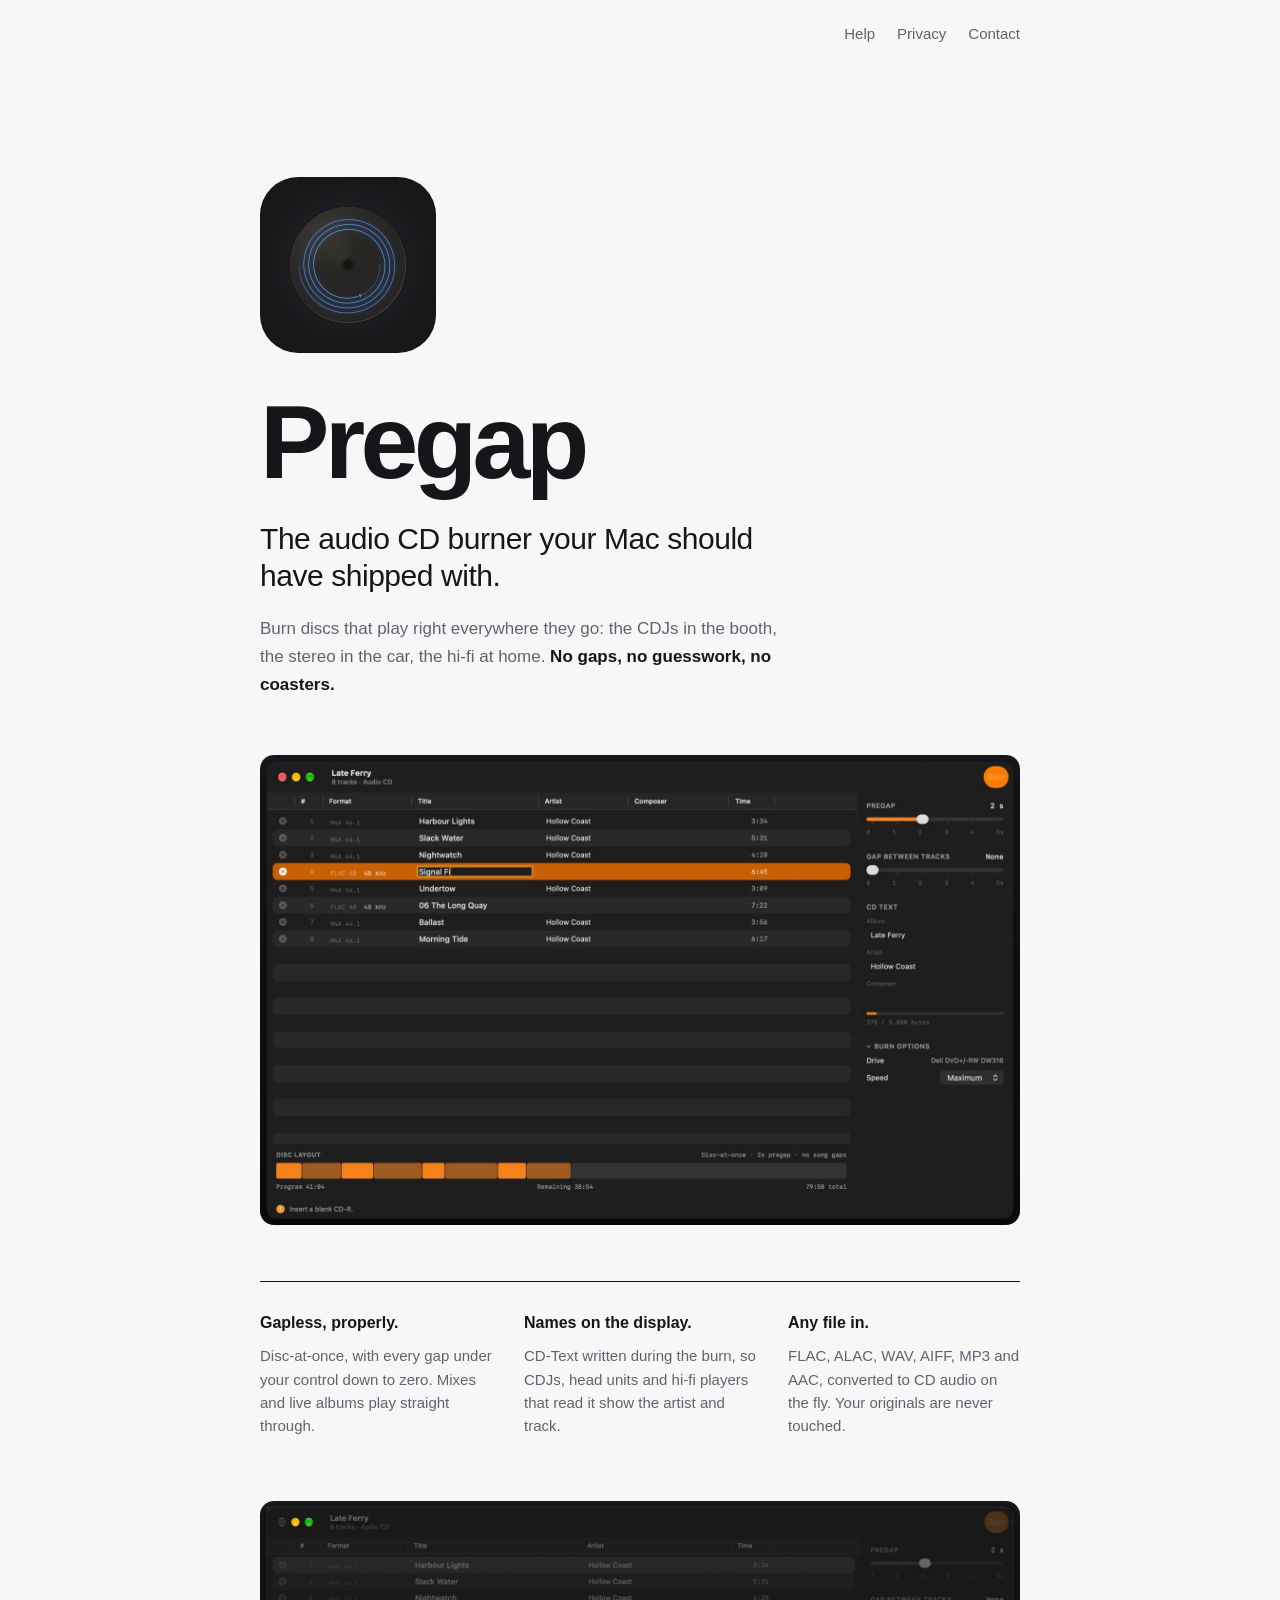
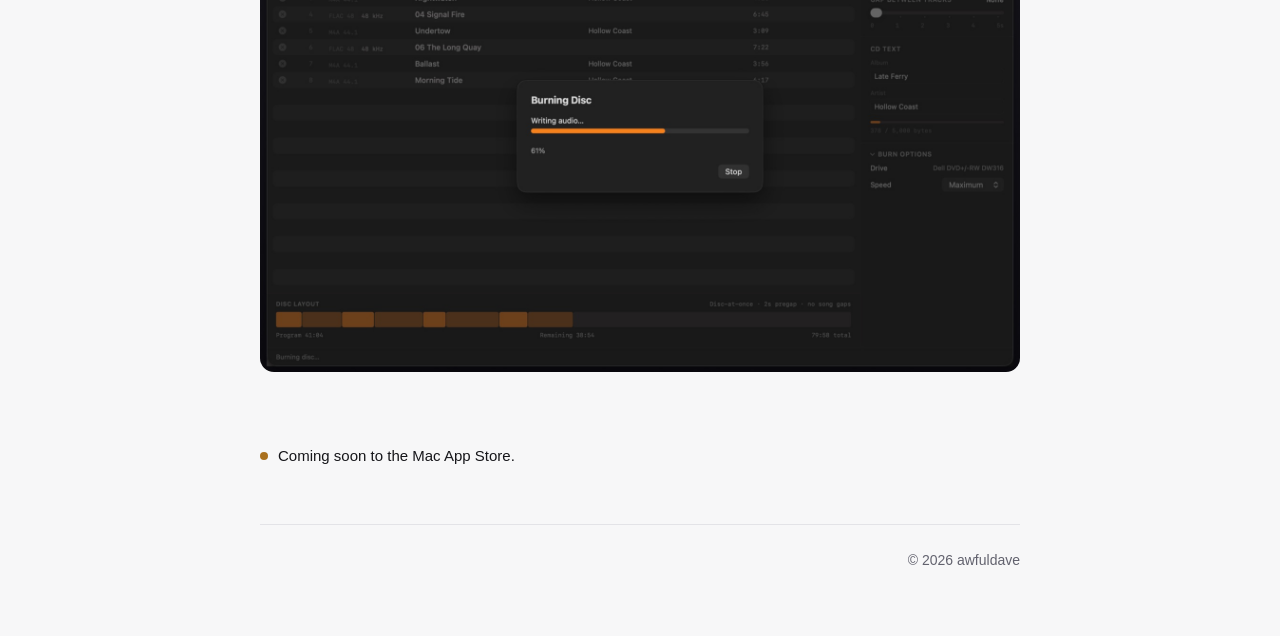
==== index.html @ 4a3440cf "Publish site from pregap bc6bcb2" ====
<!DOCTYPE html>
<html lang="en">
<head>
<meta charset="utf-8">
<meta name="viewport" content="width=device-width, initial-scale=1">
<title>Pregap</title>
<meta name="description" content="Pregap: the audio CD burner your Mac should have shipped with. Gapless disc-at-once burns and CD-Text for CDJs, car stereos and hi-fi.">
<link rel="canonical" href="https://pregap.app/">
<meta property="og:type" content="website">
<meta property="og:site_name" content="Pregap">
<meta property="og:url" content="https://pregap.app/">
<meta property="og:title" content="Pregap">
<meta property="og:description" content="The audio CD burner your Mac should have shipped with. Gapless disc-at-once burns and CD-Text for CDJs, car stereos and hi-fi.">
<meta property="og:image" content="https://pregap.app/img/rename.jpg">
<meta property="og:image:width" content="1600">
<meta property="og:image:height" content="990">
<meta name="twitter:card" content="summary_large_image">
<link rel="icon" href="favicon.png">
<link rel="apple-touch-icon" href="apple-touch-icon.png">
<link rel="stylesheet" href="style.css?v=51d2f972">
</head>
<body class="home">
<nav class="nav">
    <a class="brand" href="/" aria-current="page">Pregap</a>
    <div>
        <a href="help.html">Help</a>
        <a href="privacy.html">Privacy</a>
        <a href="mailto:support@pregap.app">Contact</a>
    </div>
</nav>
<main class="wrap">

<section class="hero">
    <img src="img/icon-352.png" alt="" width="176" height="176">
    <h1>Pregap</h1>
    <p class="lede">The audio CD burner your Mac should have shipped with.</p>
    <p class="where">Burn discs that play right everywhere they go: the CDJs in the
    booth, the stereo in the car, the hi-fi at home. <strong>No gaps, no guesswork,
    no coasters.</strong></p>
</section>

<figure class="shot">
    <img src="img/rename.jpg" width="1600" height="990"
         alt="Pregap's window with an eight-track album. Track 4's title is being renamed in place, from “04 Signal Fire” to “Signal Fire”; alongside are the pregap and gap controls, CD-Text, and the disc layout bar.">
</figure>

<section class="points">
    <div>
        <h2>Gapless, properly.</h2>
        <p>Disc-at-once, with every gap under your control down to zero. Mixes and
        live albums play straight through.</p>
    </div>
    <div>
        <h2>Names on the display.</h2>
        <p>CD-Text written during the burn, so CDJs, head units and hi-fi players that
        read it show the artist and track.</p>
    </div>
    <div>
        <h2>Any file in.</h2>
        <p>FLAC, ALAC, WAV, AIFF, MP3 and AAC, converted to CD audio on the fly. Your
        originals are never touched.</p>
    </div>
</section>

<figure class="shot">
    <img src="img/burning.jpg" width="1600" height="990" loading="lazy"
         alt="Pregap burning the album: a progress sheet reading Writing audio, 61%.">
</figure>

<p class="soon">Coming soon to the Mac App Store.</p>

<footer>
    <span>© 2026 awfuldave</span>
</footer>

</main>
</body>
</html>
---- style.css ----
/* Pregap site: dark, neutral, one accent (burn amber), per BRANDING.md. */
:root {
    --bg: #101013;
    --panel: #17171c;
    --line: #26262e;
    --text: #e8e8ec;
    --muted: #9a9aa6;
    --accent: #e0a24a;
    --radius: 12px;
}
@media (prefers-color-scheme: light) {
    :root {
        --bg: #f7f7f8; --panel: #fff; --line: #e3e3e7;
        --text: #16161a; --muted: #62626e; --accent: #a9701d;
    }
}
* { box-sizing: border-box; }
body {
    margin: 0;
    padding: 0 16px 96px;
    background: var(--bg);
    color: var(--text);
    font: 16px/1.65 -apple-system, BlinkMacSystemFont, "SF Pro Text", "Helvetica Neue", Arial, sans-serif;
    -webkit-font-smoothing: antialiased;
}
.wrap { max-width: 680px; margin: 0 auto; }
header { padding: 48px 0 40px; border-bottom: 1px solid var(--line); margin-bottom: 40px; }
header img { width: 140px; height: 140px; display: block; margin-bottom: 24px; border-radius: 30px; }
h1 { font-size: 34px; line-height: 1.15; letter-spacing: -0.02em; margin: 0 0 8px; }
h2 { font-size: 20px; letter-spacing: -0.01em; margin: 40px 0 12px; }
h3 { font-size: 16px; margin: 28px 0 6px; }
.tagline { color: var(--muted); font-size: 18px; margin: 0; }
a { color: var(--accent); text-underline-offset: 3px; }
ul { padding-left: 20px; }
li { margin: 6px 0; }
.card {
    background: var(--panel);
    border: 1px solid var(--line);
    border-radius: var(--radius);
    padding: 20px 24px;
    margin: 24px 0;
}
.card p:first-child { margin-top: 0; }
.card p:last-child { margin-bottom: 0; }
.meta { color: var(--muted); font-size: 14px; }
code { font-family: ui-monospace, "SF Mono", Menlo, monospace; font-size: 0.92em; }
footer {
    margin-top: 56px; padding-top: 24px;
    border-top: 1px solid var(--line);
    color: var(--muted); font-size: 14px;
}
footer a { margin-right: 18px; }

/* Menu: one line, on every page. */
.nav {
    max-width: 680px; margin: 0 auto; padding: 22px 0;
    display: flex; align-items: center; justify-content: space-between;
    font-size: 15px; border-bottom: 1px solid var(--line);
}
.nav a { color: var(--muted); text-decoration: none; }
.nav a:hover, .nav a[aria-current="page"] { color: var(--text); }
.nav .brand { color: var(--text); font-weight: 600; letter-spacing: -0.01em; }
.nav div { display: flex; gap: 22px; }
.home .nav { max-width: 760px; border-bottom: 0; }
.home .nav .brand { visibility: hidden; }   /* the page is the wordmark */

/* Home, stark: the name, one line, three points. */
body.home { padding-bottom: 64px; }
.home .wrap { max-width: 760px; }
.hero { padding: 12vh 0 56px; }
.hero img { width: 176px; height: 176px; border-radius: 38px; display: block; margin-bottom: 40px; }
.hero h1 { font-size: clamp(56px, 12vw, 104px); letter-spacing: -0.045em; line-height: 0.95; margin: 0 0 28px; }
.lede { font-size: clamp(22px, 3.4vw, 30px); line-height: 1.25; letter-spacing: -0.015em; margin: 0 0 20px; max-width: 18em; }
.where { color: var(--muted); font-size: 17px; margin: 0; max-width: 32em; }
.where strong { color: var(--text); font-weight: 600; }
.points { border-top: 1px solid var(--text); display: grid; grid-template-columns: repeat(3, 1fr); gap: 32px; padding-top: 28px; }
.points h2 { font-size: 16px; margin: 0 0 8px; letter-spacing: 0; }
.points p { color: var(--muted); font-size: 15px; line-height: 1.55; margin: 0; }
.shot { margin: 0 0 56px; }
.points + .shot { margin: 64px 0 0; }
.shot img { display: block; width: 100%; height: auto; border-radius: 14px; background: #111114; }
.soon { margin: 72px 0 0; font-size: 15px; }
.soon::before { content: ""; display: inline-block; width: 8px; height: 8px; border-radius: 50%; background: var(--accent); margin-right: 10px; vertical-align: 1px; }
.home footer { display: flex; flex-wrap: wrap; gap: 8px 22px; }
.home footer a { margin: 0; color: var(--text); text-decoration: none; }
.home footer a:hover { color: var(--accent); }
.home footer span { margin-left: auto; }
@media (max-width: 640px) {
    .hero { padding-top: 40px; }
    .hero img { width: 128px; height: 128px; border-radius: 28px; }
    header img { width: 112px; height: 112px; border-radius: 24px; }
    .points { grid-template-columns: 1fr; gap: 22px; }
}
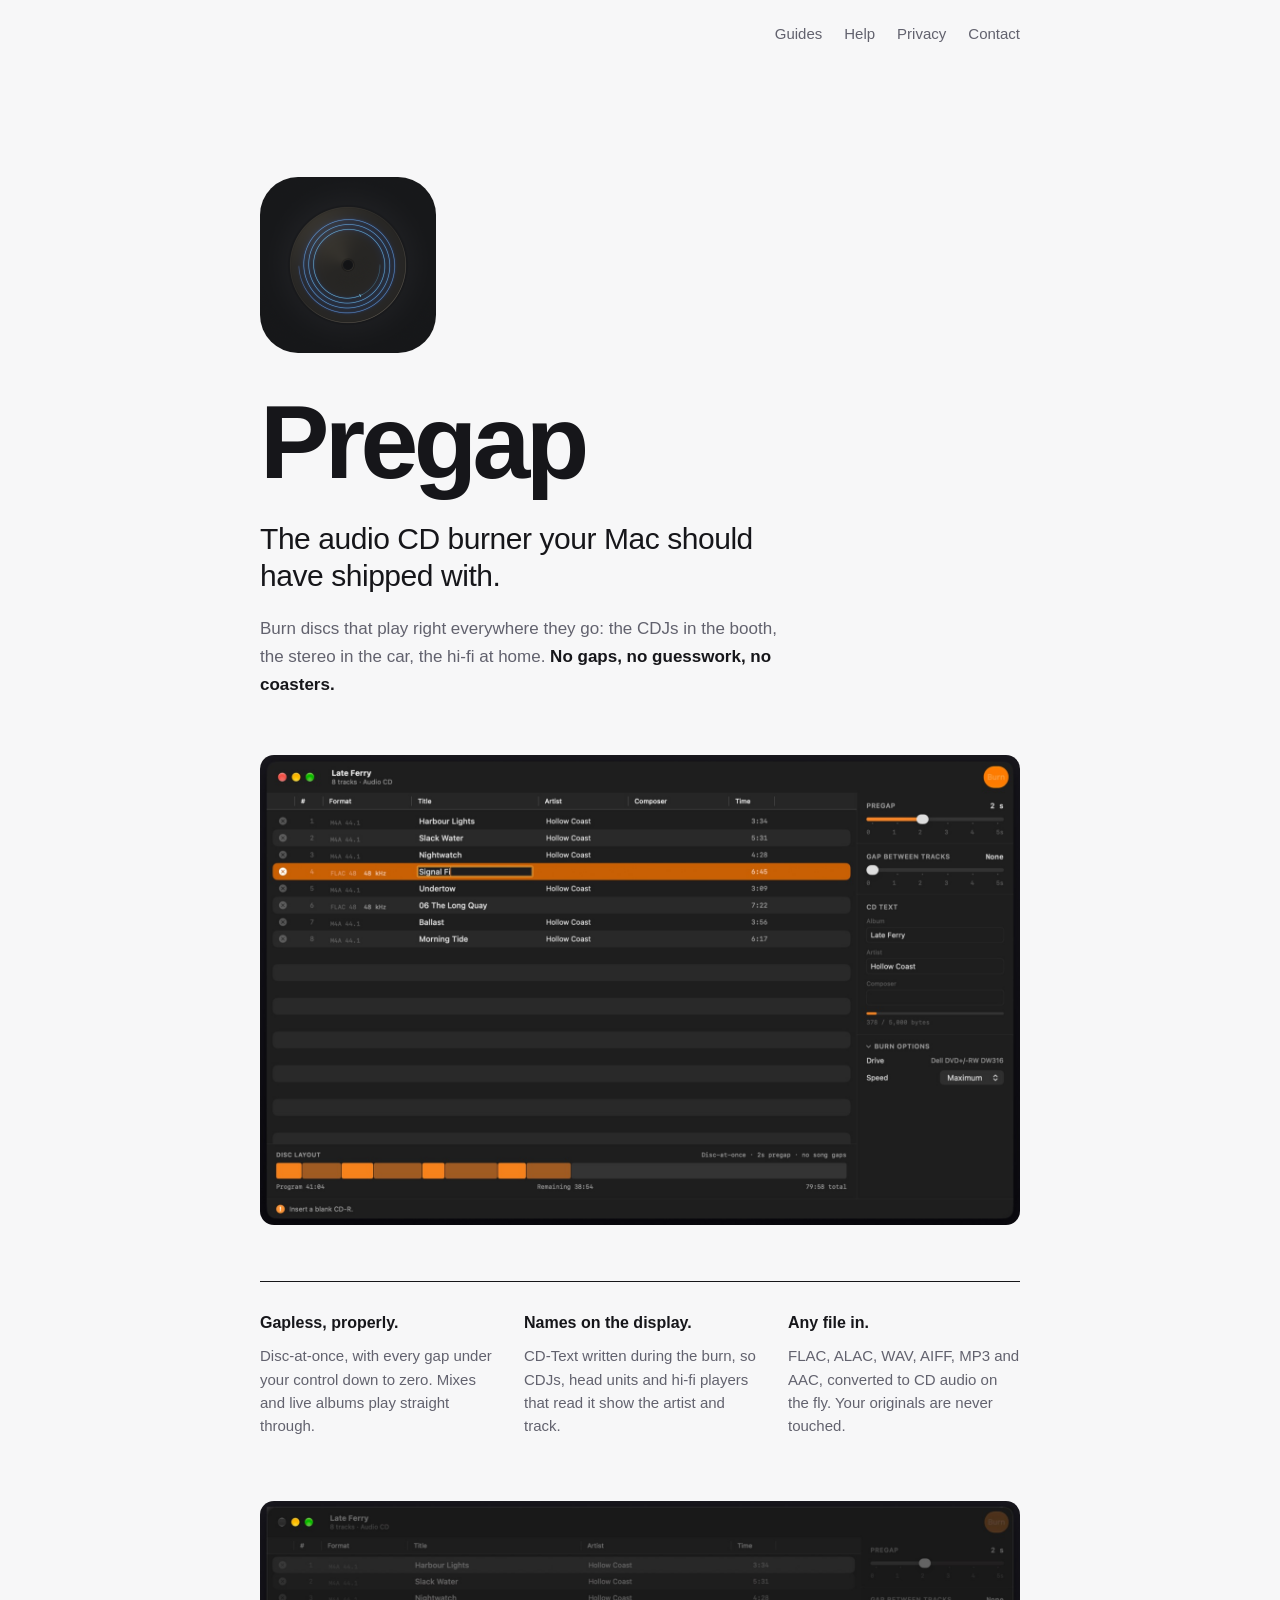
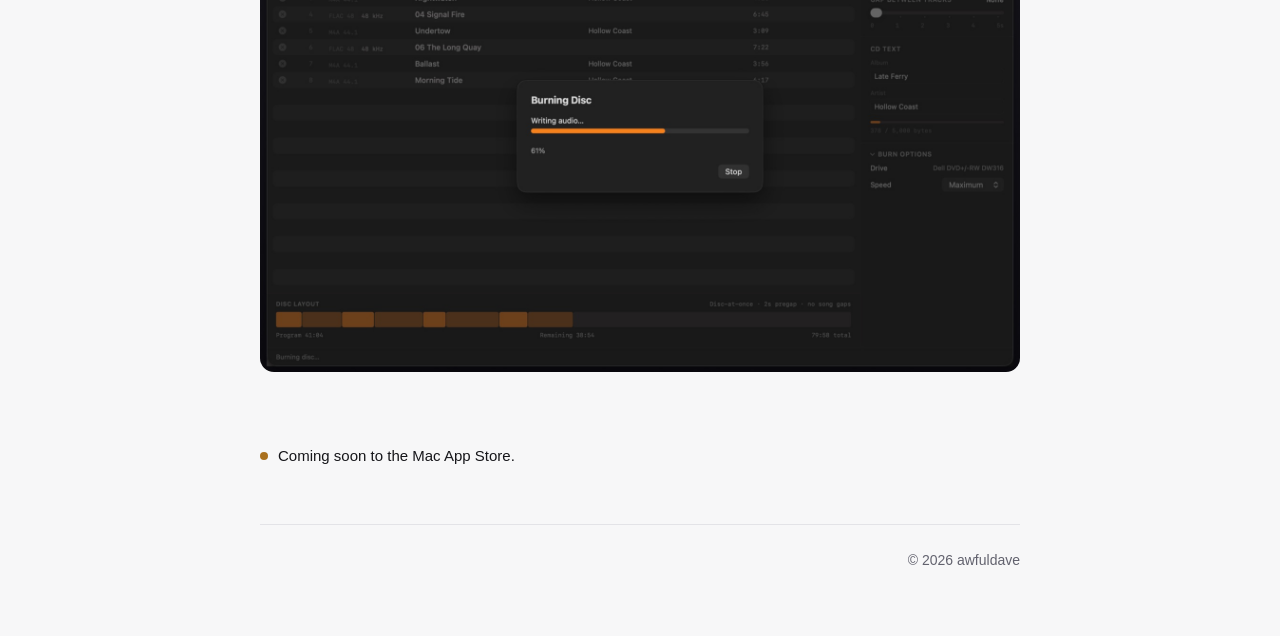
==== commit 960436fa: "Publish site from pregap 9cb8331" ====
--- a/index.html
+++ b/index.html
@@ -17,12 +17,13 @@
 <meta name="twitter:card" content="summary_large_image">
 <link rel="icon" href="favicon.png">
 <link rel="apple-touch-icon" href="apple-touch-icon.png">
-<link rel="stylesheet" href="style.css?v=51d2f972">
+<link rel="stylesheet" href="style.css?v=13029a7f">
 </head>
 <body class="home">
 <nav class="nav">
     <a class="brand" href="/" aria-current="page">Pregap</a>
     <div>
+        <a href="guides.html">Guides</a>
         <a href="help.html">Help</a>
         <a href="privacy.html">Privacy</a>
         <a href="mailto:support@pregap.app">Contact</a>
--- a/style.css
+++ b/style.css
@@ -54,7 +54,7 @@
 /* Menu: one line, on every page. */
 .nav {
     max-width: 680px; margin: 0 auto; padding: 22px 0;
-    display: flex; align-items: center; justify-content: space-between;
+    display: flex; flex-wrap: wrap; gap: 8px 24px; align-items: center; justify-content: space-between;
     font-size: 15px; border-bottom: 1px solid var(--line);
 }
 .nav a { color: var(--muted); text-decoration: none; }
@@ -62,7 +62,8 @@
 .nav .brand { color: var(--text); font-weight: 600; letter-spacing: -0.01em; }
 .nav div { display: flex; gap: 22px; }
 .home .nav { max-width: 760px; border-bottom: 0; }
-.home .nav .brand { visibility: hidden; }   /* the page is the wordmark */
+.home .nav .brand { display: none; }   /* the page is the wordmark */
+.home .nav div { margin-left: auto; }
 
 /* Home, stark: the name, one line, three points. */
 body.home { padding-bottom: 64px; }
@@ -90,4 +91,5 @@
     .hero img { width: 128px; height: 128px; border-radius: 28px; }
     header img { width: 112px; height: 112px; border-radius: 24px; }
     .points { grid-template-columns: 1fr; gap: 22px; }
+    .nav div { gap: 6px 16px; flex-wrap: wrap; }
 }
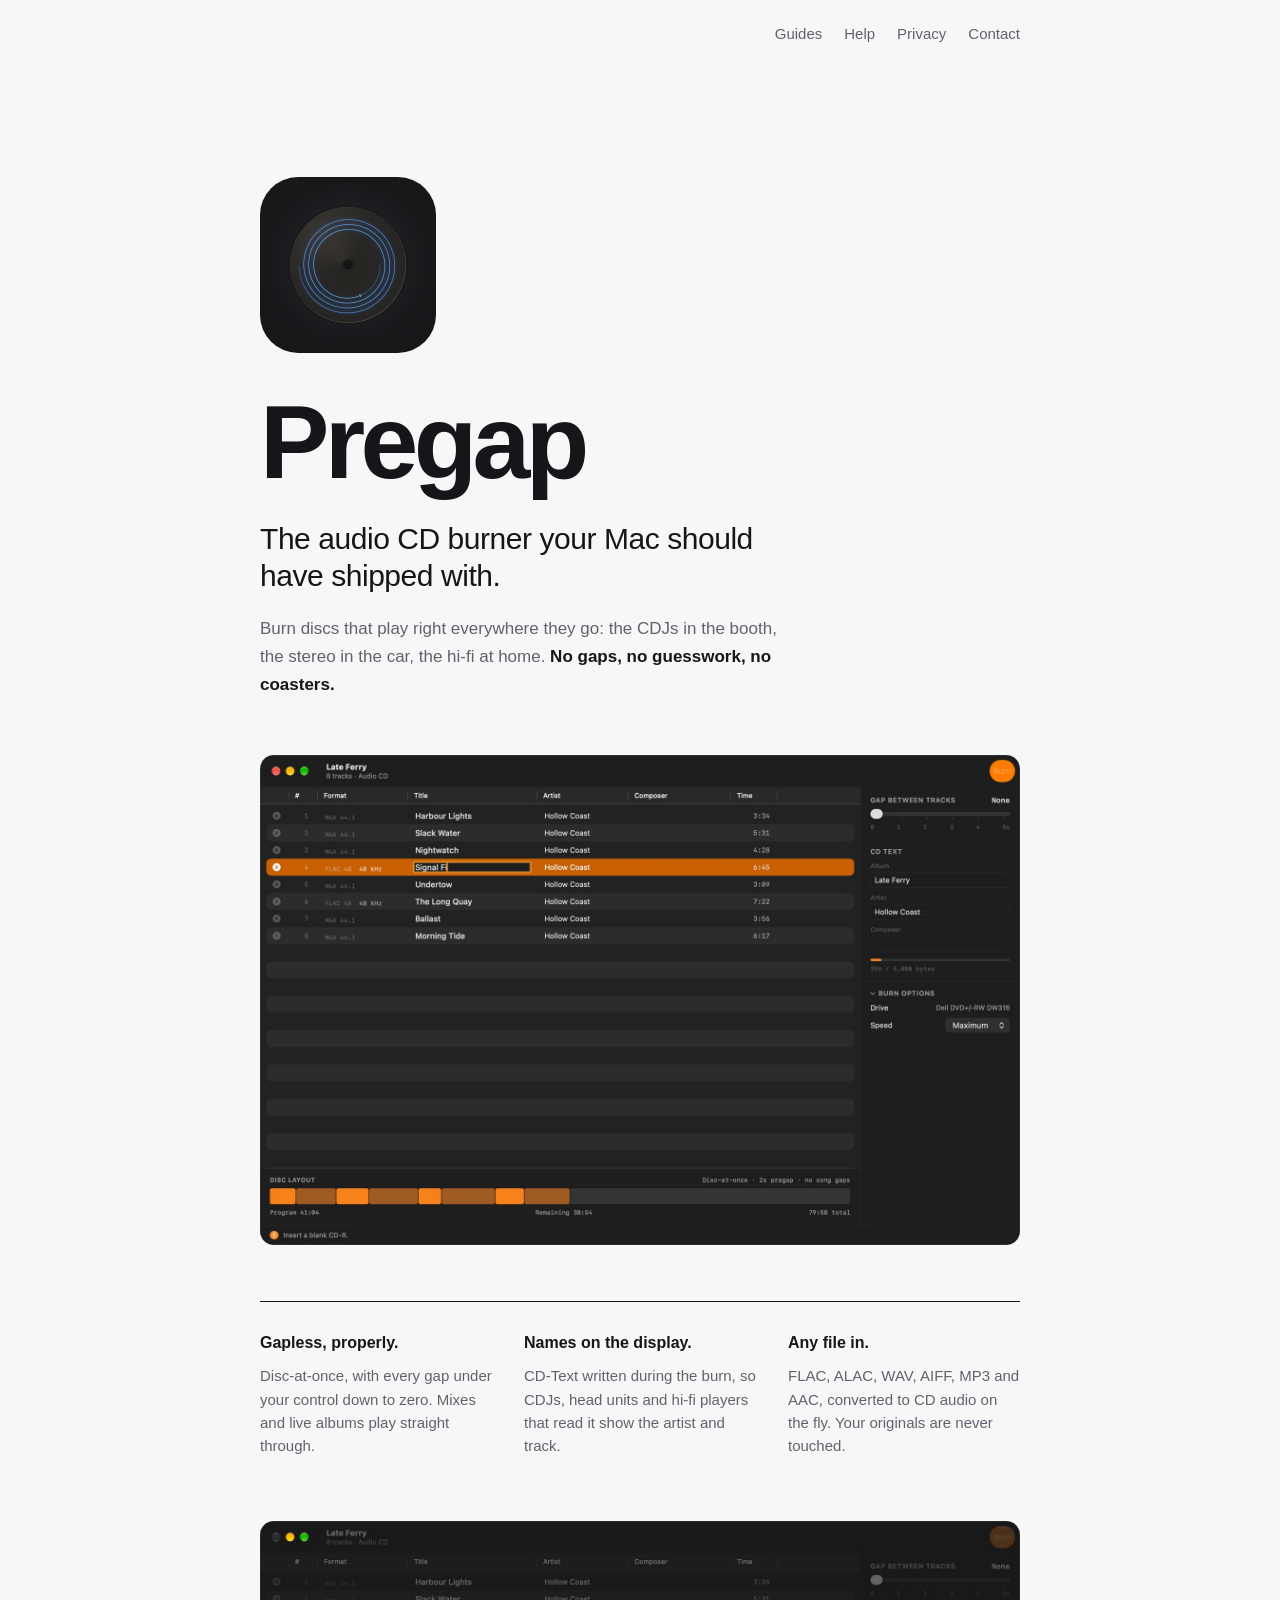
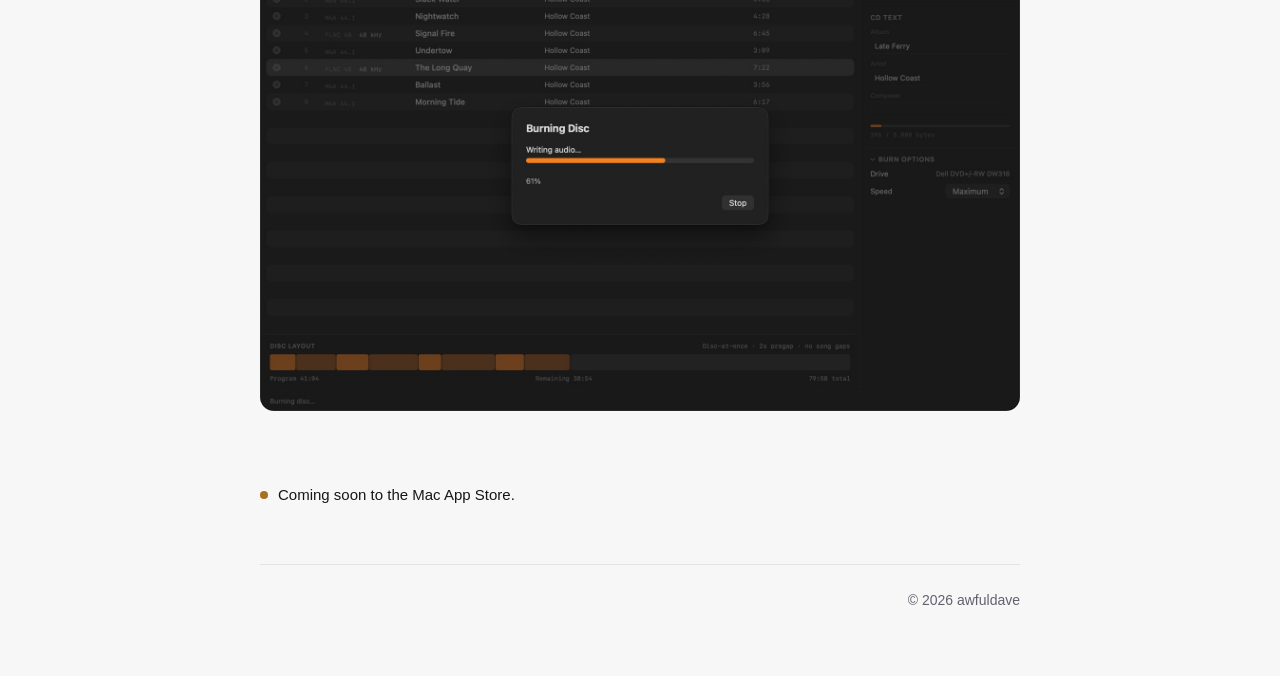
==== commit 295a1bdc: "Publish site from pregap ba033e8" ====
--- a/index.html
+++ b/index.html
@@ -13,11 +13,11 @@
 <meta property="og:description" content="The audio CD burner your Mac should have shipped with. Gapless disc-at-once burns and CD-Text for CDJs, car stereos and hi-fi.">
 <meta property="og:image" content="https://pregap.app/img/rename.jpg">
 <meta property="og:image:width" content="1600">
-<meta property="og:image:height" content="990">
+<meta property="og:image:height" content="1032">
 <meta name="twitter:card" content="summary_large_image">
 <link rel="icon" href="favicon.png">
 <link rel="apple-touch-icon" href="apple-touch-icon.png">
-<link rel="stylesheet" href="style.css?v=13029a7f">
+<link rel="stylesheet" href="style.css?v=05290b67">
 </head>
 <body class="home">
 <nav class="nav">
@@ -41,8 +41,8 @@
 </section>
 
 <figure class="shot">
-    <img src="img/rename.jpg" width="1600" height="990"
-         alt="Pregap's window with an eight-track album. Track 4's title is being renamed in place, from “04 Signal Fire” to “Signal Fire”; alongside are the pregap and gap controls, CD-Text, and the disc layout bar.">
+    <img src="img/rename.jpg" width="1600" height="1032"
+         alt="Pregap's window with an eight-track album. Track 4's title is being renamed in place, from “04 Signal Fire” to “Signal Fire”; alongside are the gap control, CD-Text, and the disc layout bar.">
 </figure>
 
 <section class="points">
@@ -64,7 +64,7 @@
 </section>
 
 <figure class="shot">
-    <img src="img/burning.jpg" width="1600" height="990" loading="lazy"
+    <img src="img/burning.jpg" width="1600" height="1032" loading="lazy"
          alt="Pregap burning the album: a progress sheet reading Writing audio, 61%.">
 </figure>
 
--- a/style.css
+++ b/style.css
@@ -51,6 +51,12 @@
 }
 footer a { margin-right: 18px; }
 
+/* Screenshots in the guides. Narrow ones are inspector panels, shown near their 2x size. */
+.guide-shot { margin: 28px 0 32px; }
+.guide-shot img { display: block; width: 100%; height: auto; border-radius: 10px; border: 1px solid var(--line); background: #1e1e1e; }
+.guide-shot.narrow img { max-width: 320px; }
+.guide-shot figcaption { color: var(--muted); font-size: 14px; margin-top: 10px; }
+
 /* Menu: one line, on every page. */
 .nav {
     max-width: 680px; margin: 0 auto; padding: 22px 0;
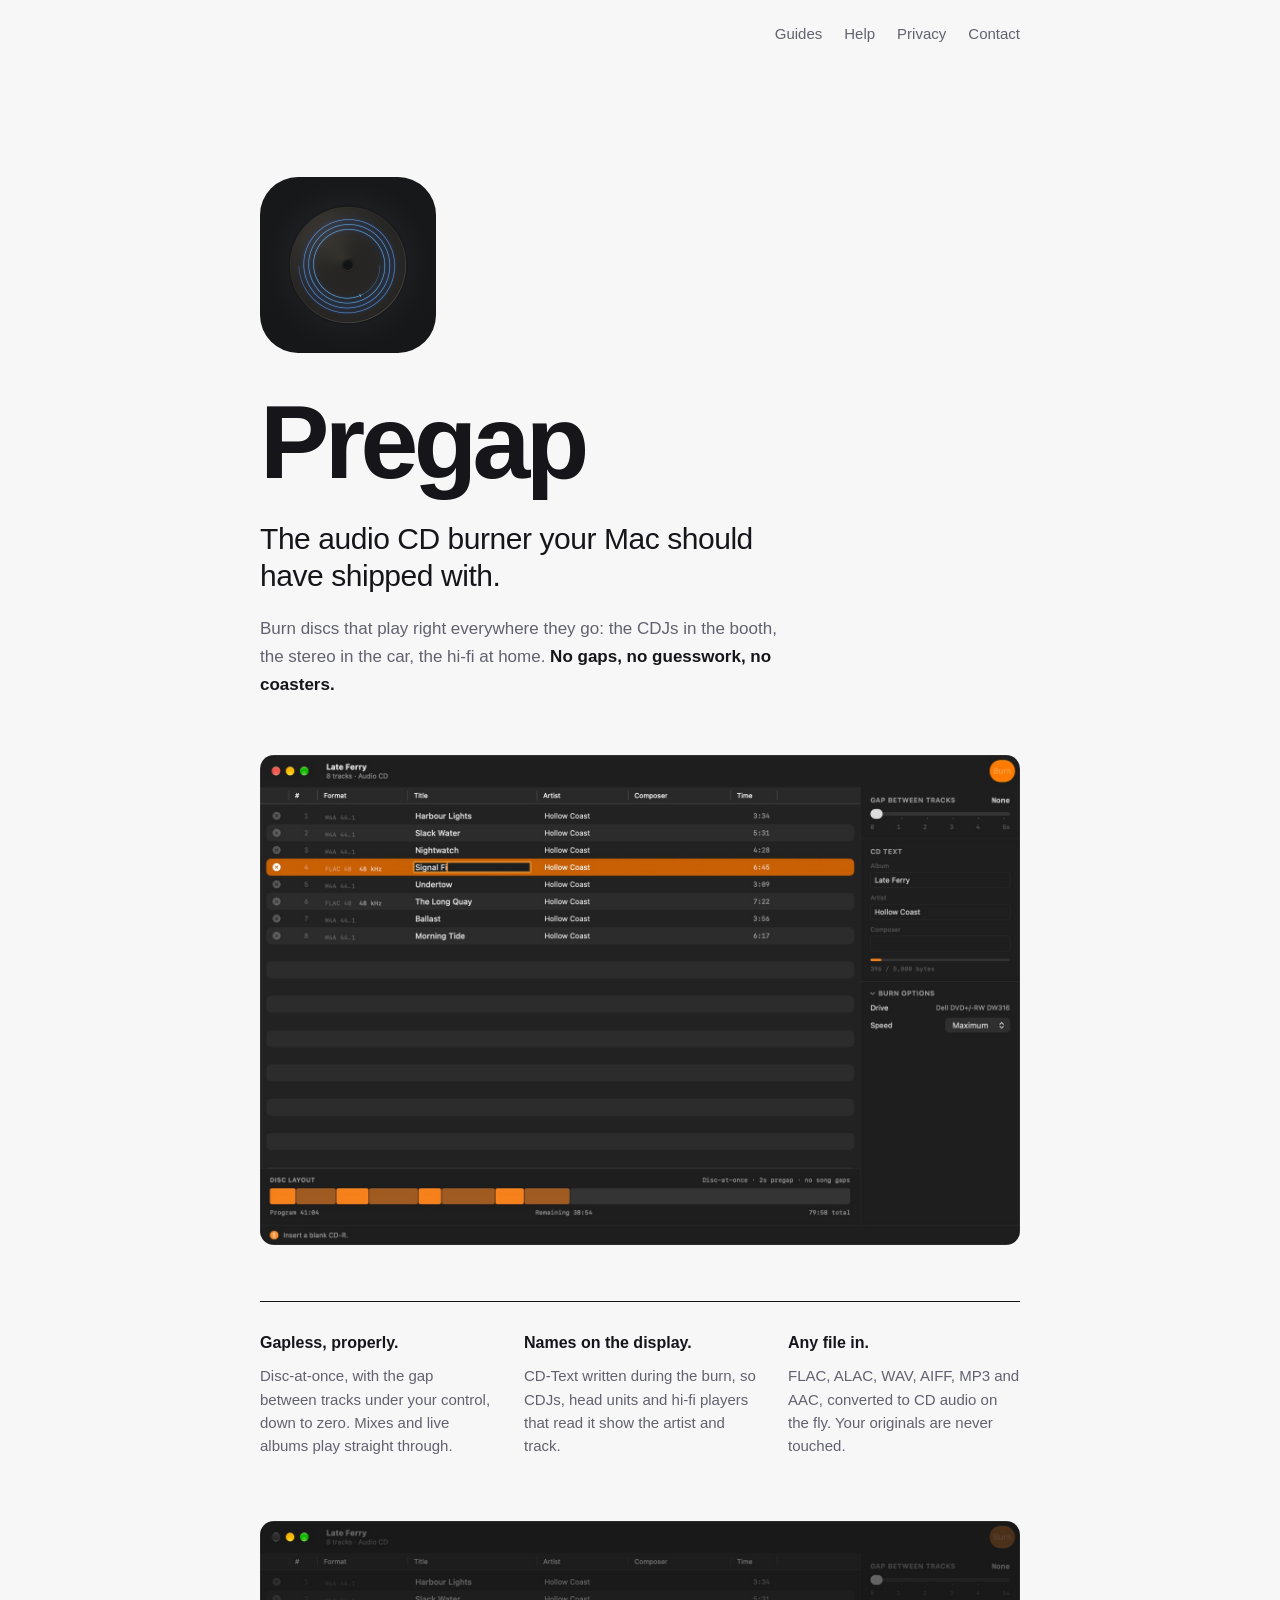
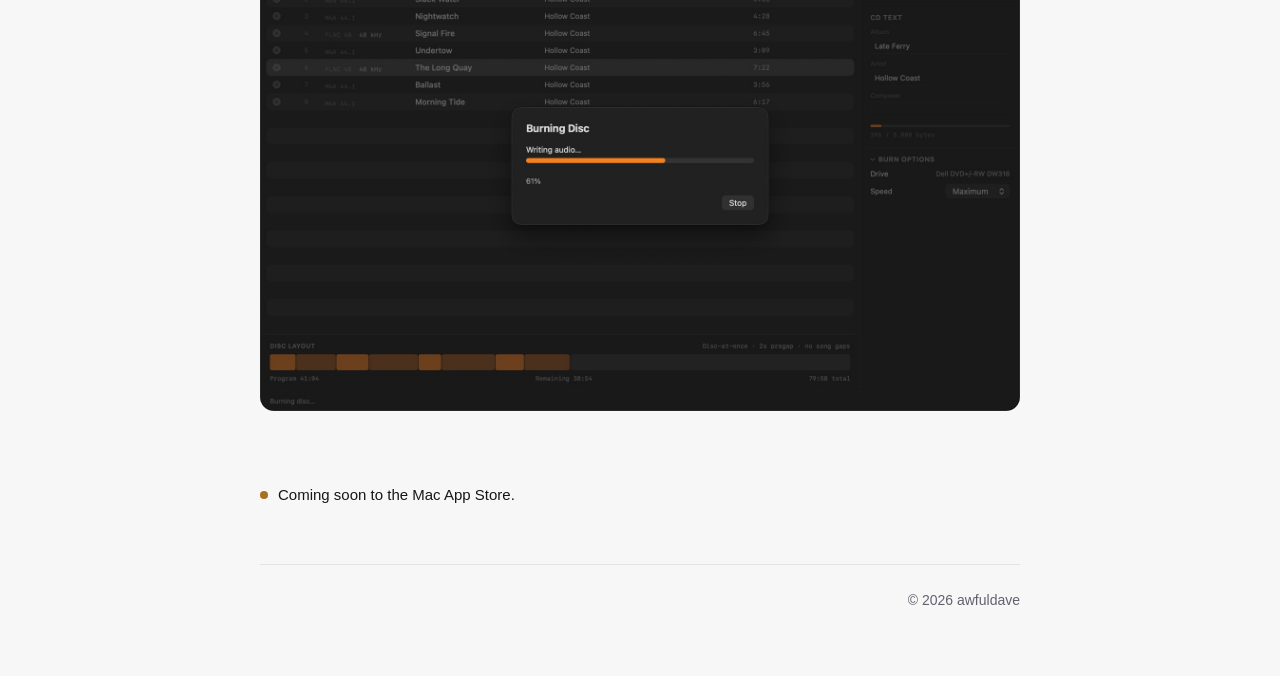
==== commit 94995ee4: "Home page: the gap between tracks, not every gap" ====
--- a/index.html
+++ b/index.html
@@ -48,8 +48,8 @@
 <section class="points">
     <div>
         <h2>Gapless, properly.</h2>
-        <p>Disc-at-once, with every gap under your control down to zero. Mixes and
-        live albums play straight through.</p>
+        <p>Disc-at-once, with the gap between tracks under your control, down to
+        zero. Mixes and live albums play straight through.</p>
     </div>
     <div>
         <h2>Names on the display.</h2>
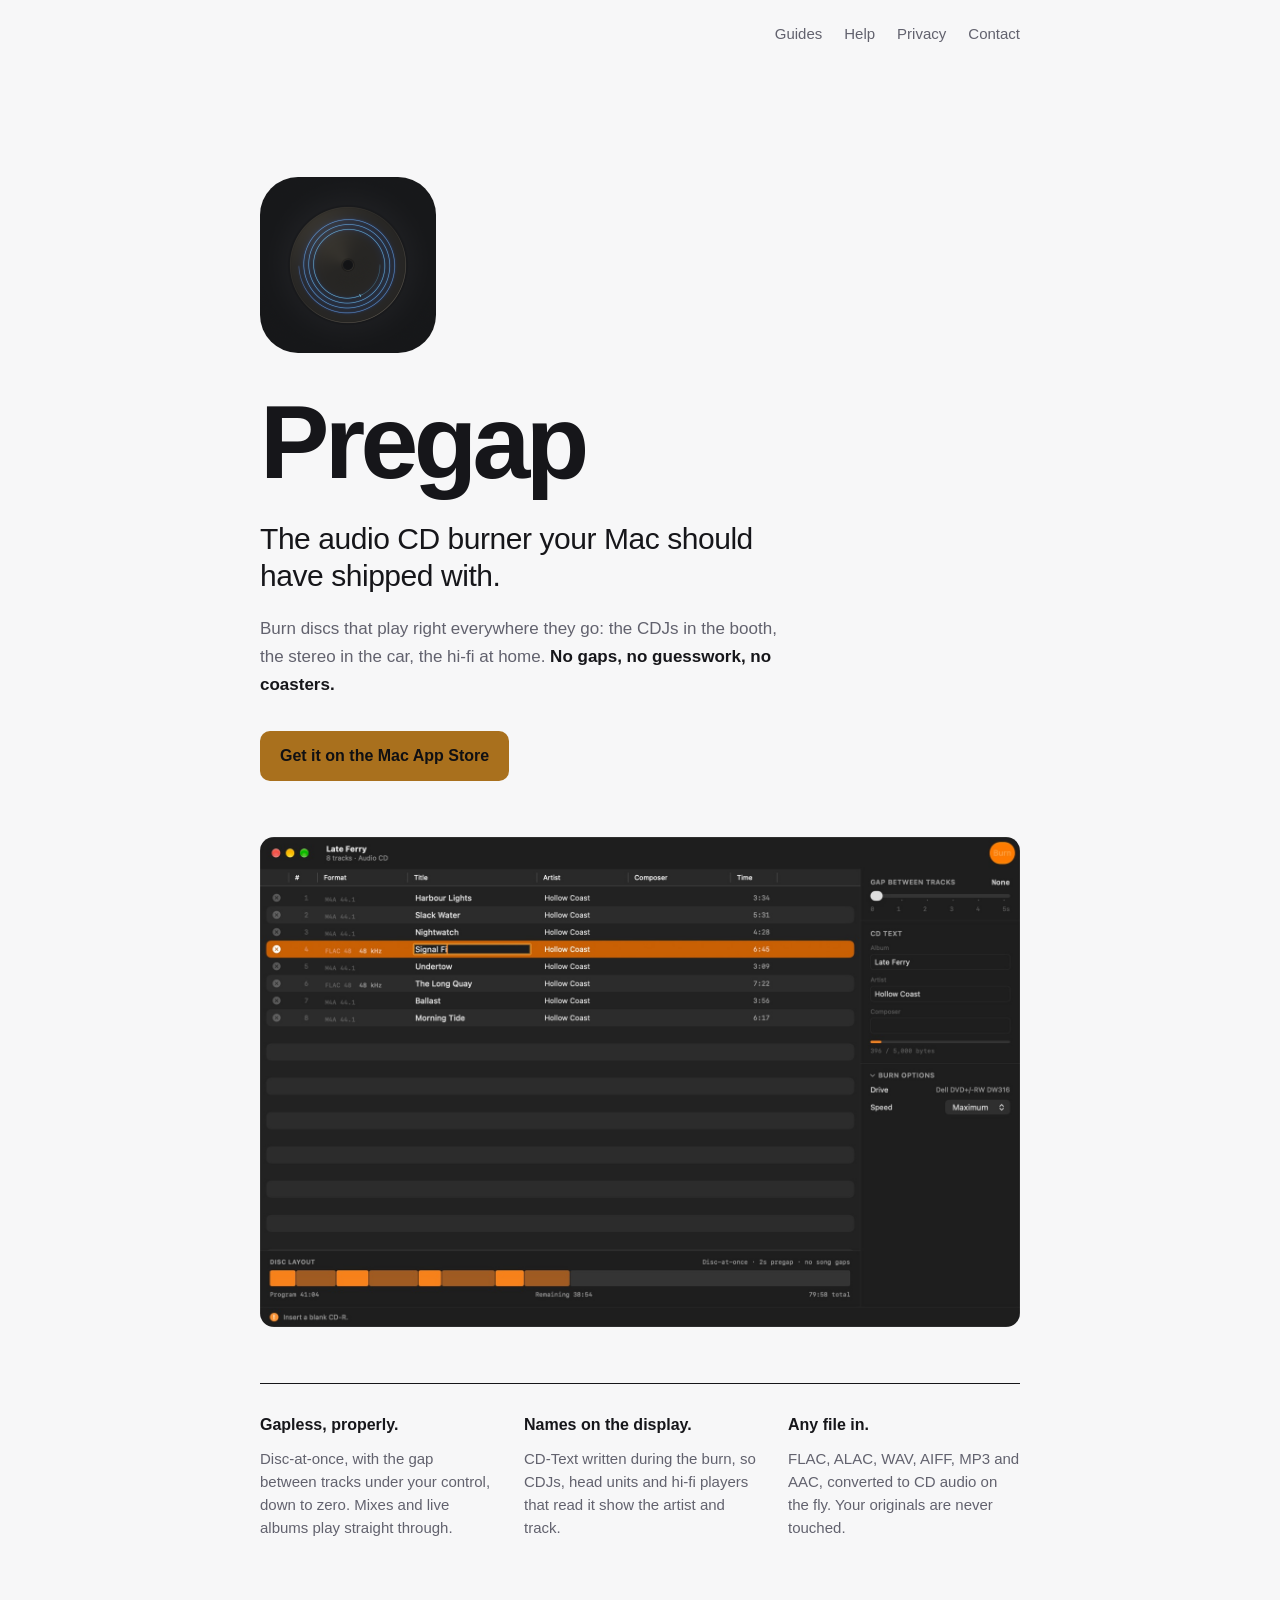
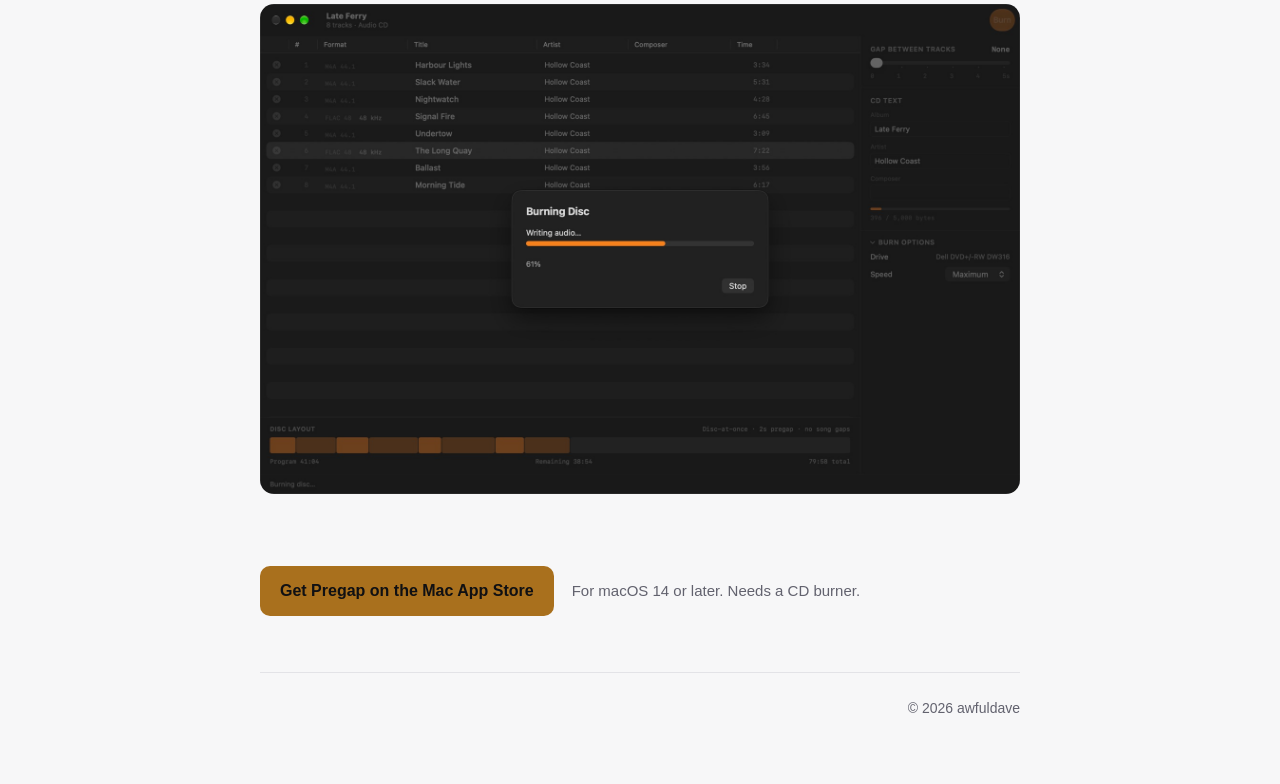
==== commit e974dd1e: "Pregap is on the Mac App Store: link it from the home page" ====
--- a/index.html
+++ b/index.html
@@ -17,7 +17,7 @@
 <meta name="twitter:card" content="summary_large_image">
 <link rel="icon" href="favicon.png">
 <link rel="apple-touch-icon" href="apple-touch-icon.png">
-<link rel="stylesheet" href="style.css?v=05290b67">
+<link rel="stylesheet" href="style.css?v=b4377b58">
 </head>
 <body class="home">
 <nav class="nav">
@@ -38,6 +38,7 @@
     <p class="where">Burn discs that play right everywhere they go: the CDJs in the
     booth, the stereo in the car, the hi-fi at home. <strong>No gaps, no guesswork,
     no coasters.</strong></p>
+    <p class="get hero-get"><a class="store" href="https://apps.apple.com/app/pregap/id6814982070">Get it on the Mac App Store</a></p>
 </section>
 
 <figure class="shot">
@@ -68,7 +69,7 @@
          alt="Pregap burning the album: a progress sheet reading Writing audio, 61%.">
 </figure>
 
-<p class="soon">Coming soon to the Mac App Store.</p>
+<p class="get"><a class="store" href="https://apps.apple.com/app/pregap/id6814982070">Get Pregap on the Mac App Store</a><span>For macOS 14 or later. Needs a CD burner.</span></p>
 
 <footer>
     <span>© 2026 awfuldave</span>
--- a/style.css
+++ b/style.css
@@ -86,8 +86,12 @@
 .shot { margin: 0 0 56px; }
 .points + .shot { margin: 64px 0 0; }
 .shot img { display: block; width: 100%; height: auto; border-radius: 14px; background: #111114; }
-.soon { margin: 72px 0 0; font-size: 15px; }
-.soon::before { content: ""; display: inline-block; width: 8px; height: 8px; border-radius: 50%; background: var(--accent); margin-right: 10px; vertical-align: 1px; }
+.get { margin: 72px 0 0; display: flex; flex-wrap: wrap; align-items: center; gap: 12px 18px; }
+.get span { color: var(--muted); font-size: 15px; }
+.hero-get { margin-top: 32px; }
+.store { display: inline-block; background: var(--accent); color: #101013; font-weight: 600; font-size: 16px;
+         text-decoration: none; padding: 12px 20px; border-radius: 10px; }
+.store:hover { filter: brightness(1.08); }
 .home footer { display: flex; flex-wrap: wrap; gap: 8px 22px; }
 .home footer a { margin: 0; color: var(--text); text-decoration: none; }
 .home footer a:hover { color: var(--accent); }
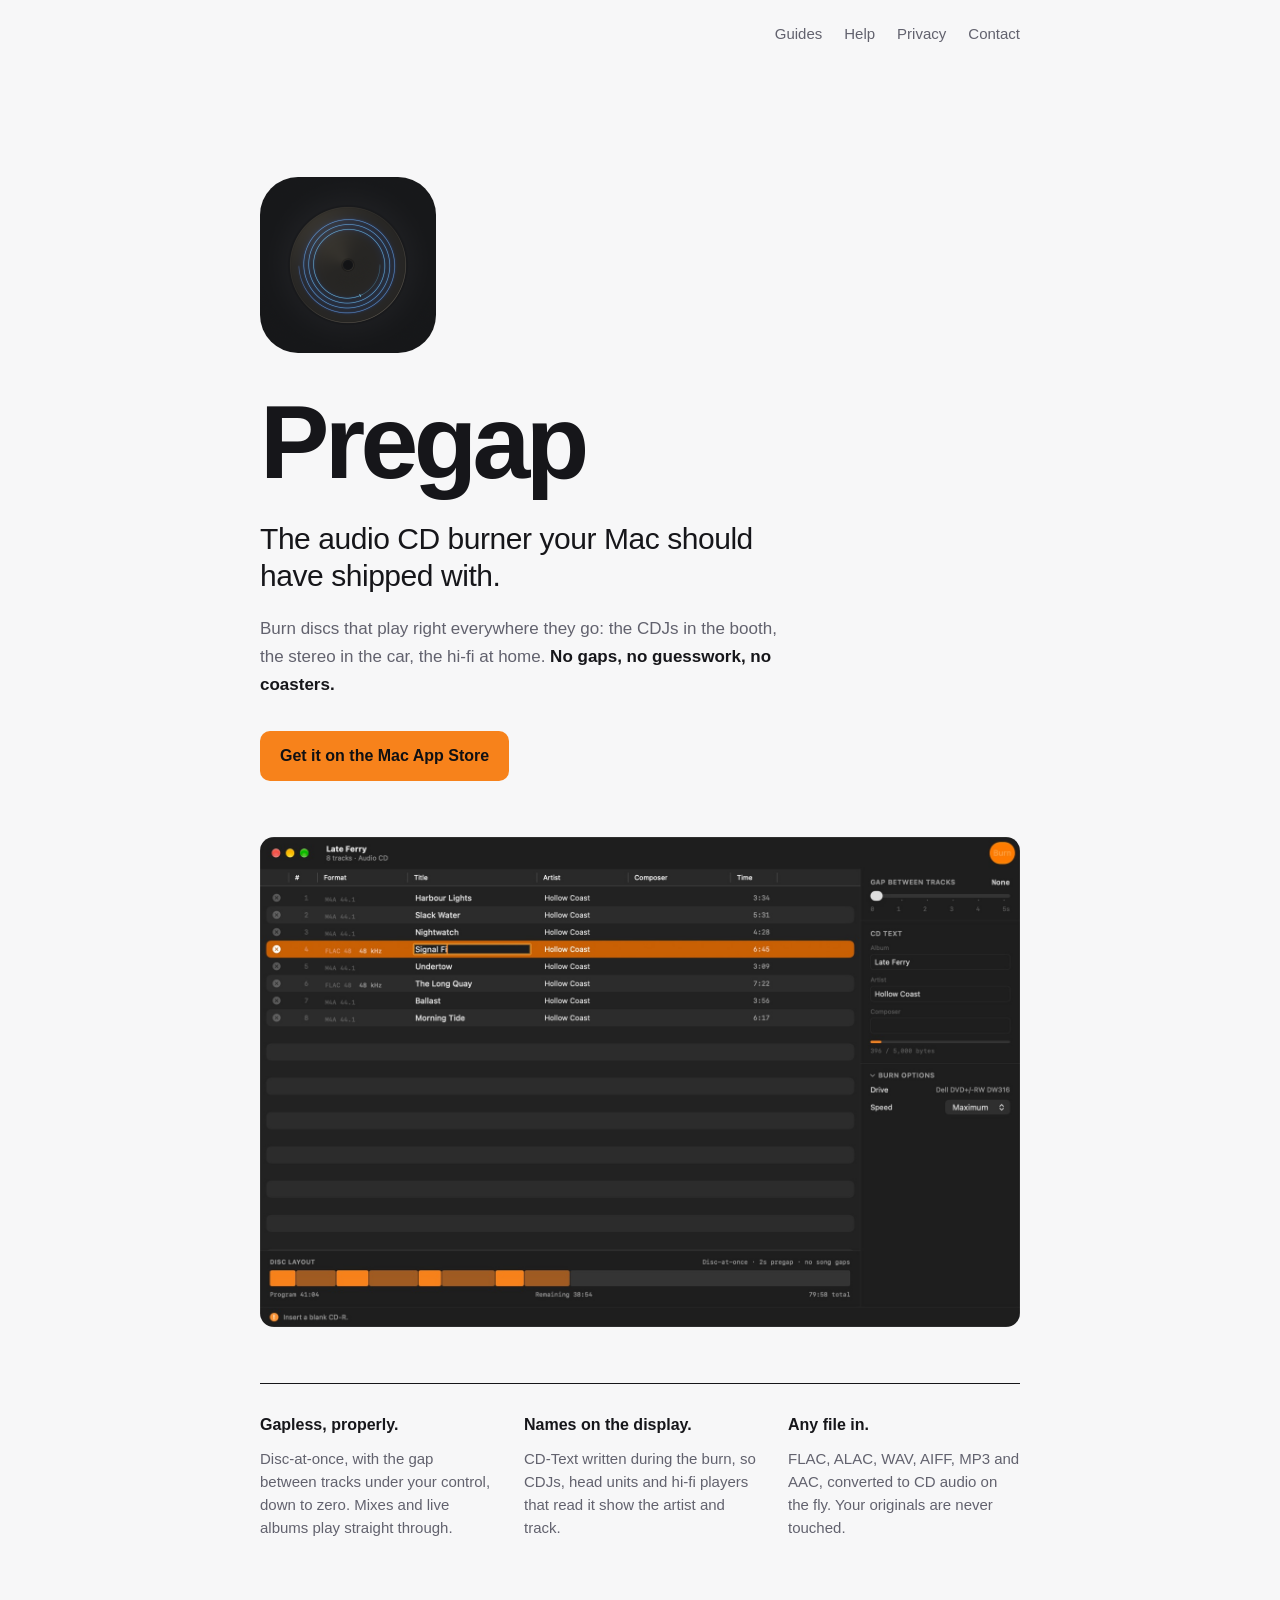
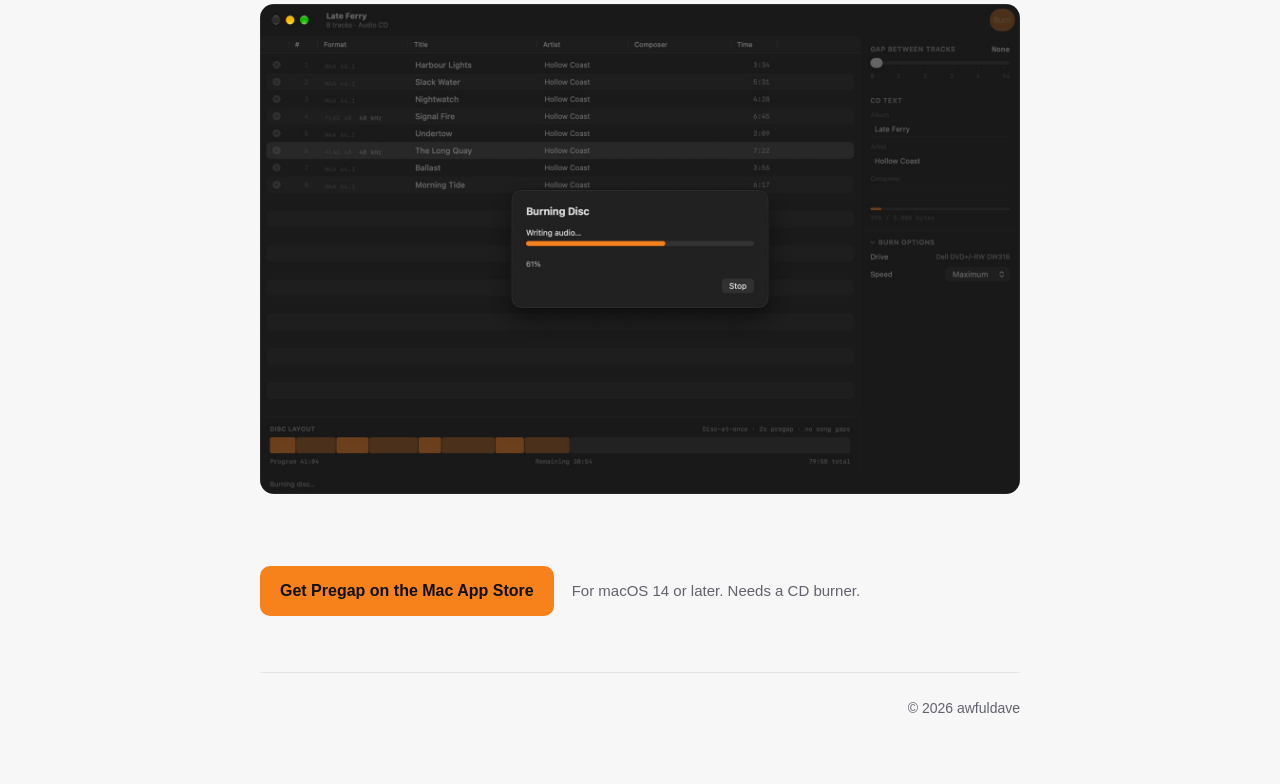
==== commit 6acedc4b: "Accent: the screenshots' orange, not amber The App Store buttons, links and footer hover now use mac" ====
--- a/index.html
+++ b/index.html
@@ -17,7 +17,7 @@
 <meta name="twitter:card" content="summary_large_image">
 <link rel="icon" href="favicon.png">
 <link rel="apple-touch-icon" href="apple-touch-icon.png">
-<link rel="stylesheet" href="style.css?v=b4377b58">
+<link rel="stylesheet" href="style.css?v=44623a00">
 </head>
 <body class="home">
 <nav class="nav">
--- a/style.css
+++ b/style.css
@@ -1,17 +1,18 @@
-/* Pregap site: dark, neutral, one accent (burn amber), per BRANDING.md. */
+/* Pregap site: dark, neutral, one accent (macOS orange, as in the screenshots), per BRANDING.md. */
 :root {
     --bg: #101013;
     --panel: #17171c;
     --line: #26262e;
     --text: #e8e8ec;
     --muted: #9a9aa6;
-    --accent: #e0a24a;
+    --accent: #f7821b;
+    --store: #f7821b;   /* button fill: the true orange in both themes */
     --radius: 12px;
 }
 @media (prefers-color-scheme: light) {
     :root {
         --bg: #f7f7f8; --panel: #fff; --line: #e3e3e7;
-        --text: #16161a; --muted: #62626e; --accent: #a9701d;
+        --text: #16161a; --muted: #62626e; --accent: #b04f00;   /* darker so link text stays readable */
     }
 }
 * { box-sizing: border-box; }
@@ -89,7 +90,7 @@
 .get { margin: 72px 0 0; display: flex; flex-wrap: wrap; align-items: center; gap: 12px 18px; }
 .get span { color: var(--muted); font-size: 15px; }
 .hero-get { margin-top: 32px; }
-.store { display: inline-block; background: var(--accent); color: #101013; font-weight: 600; font-size: 16px;
+.store { display: inline-block; background: var(--store); color: #101013; font-weight: 600; font-size: 16px;
          text-decoration: none; padding: 12px 20px; border-radius: 10px; }
 .store:hover { filter: brightness(1.08); }
 .home footer { display: flex; flex-wrap: wrap; gap: 8px 22px; }
